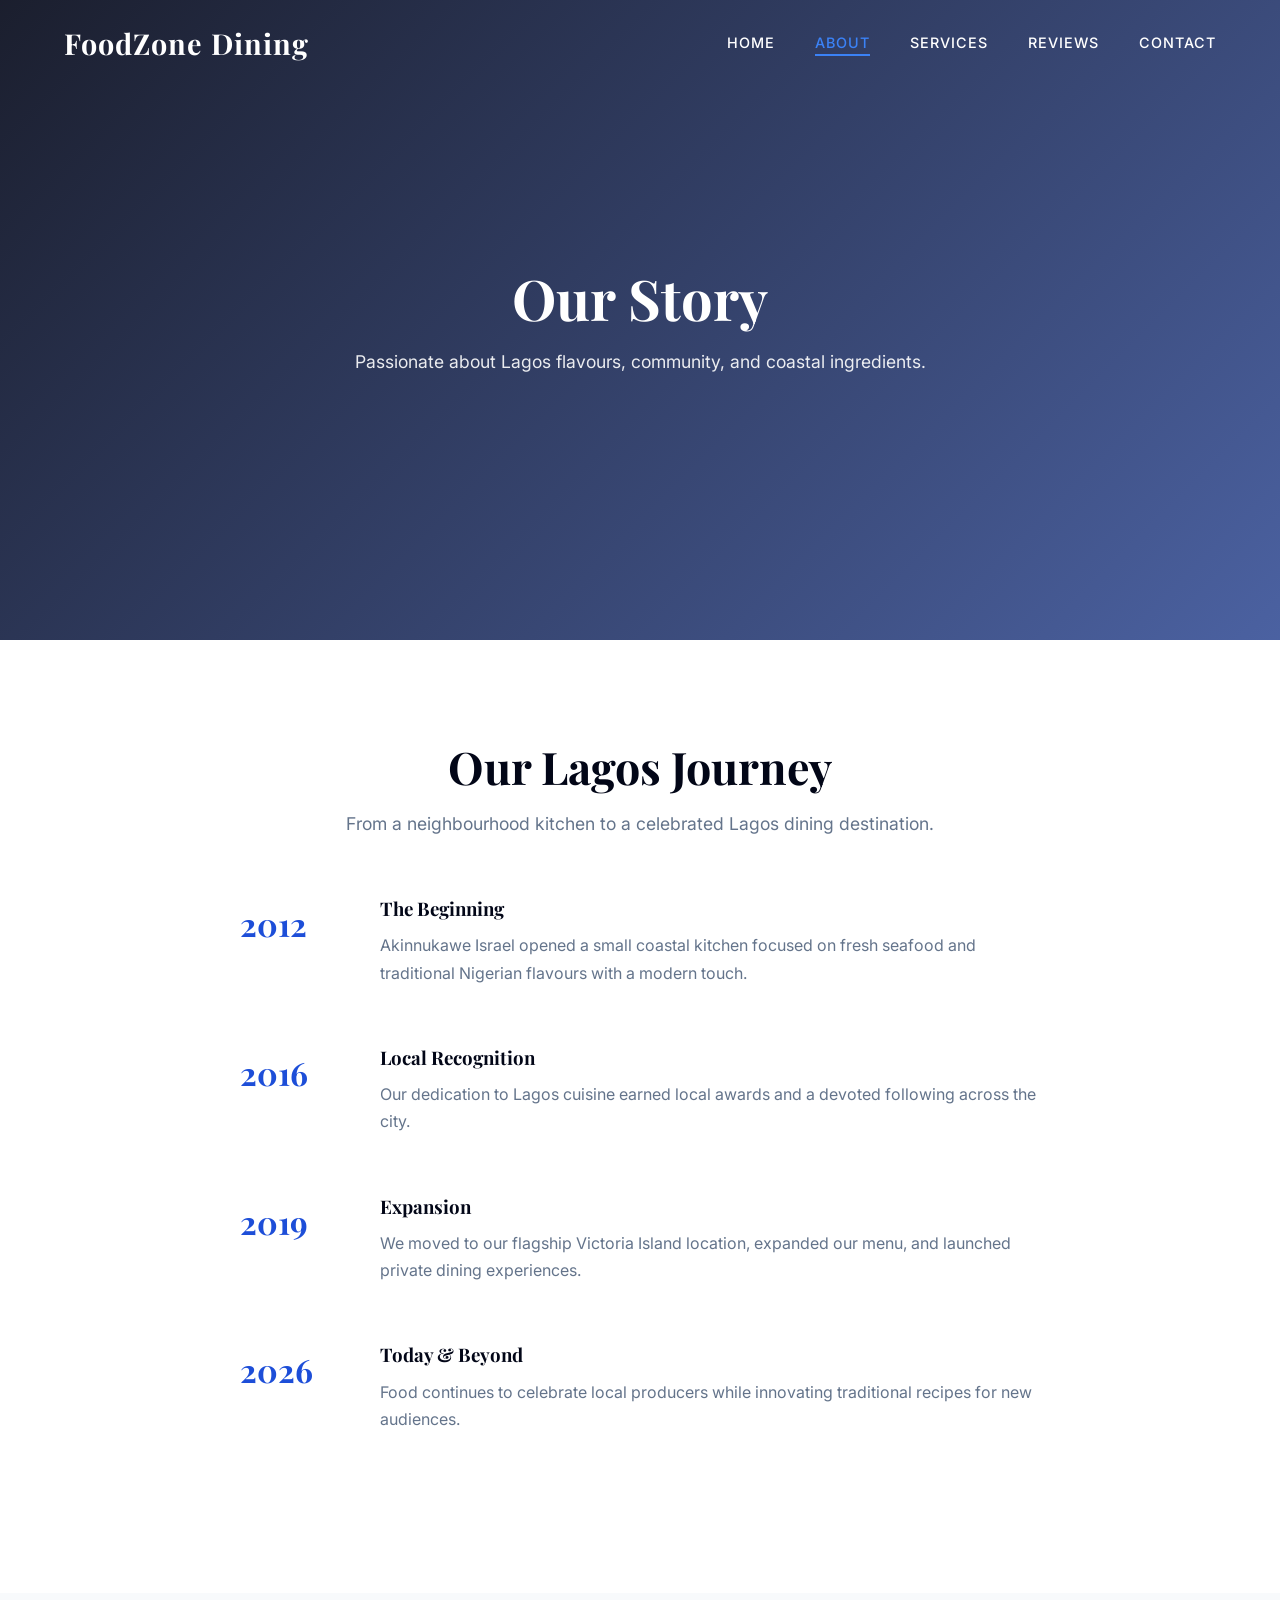
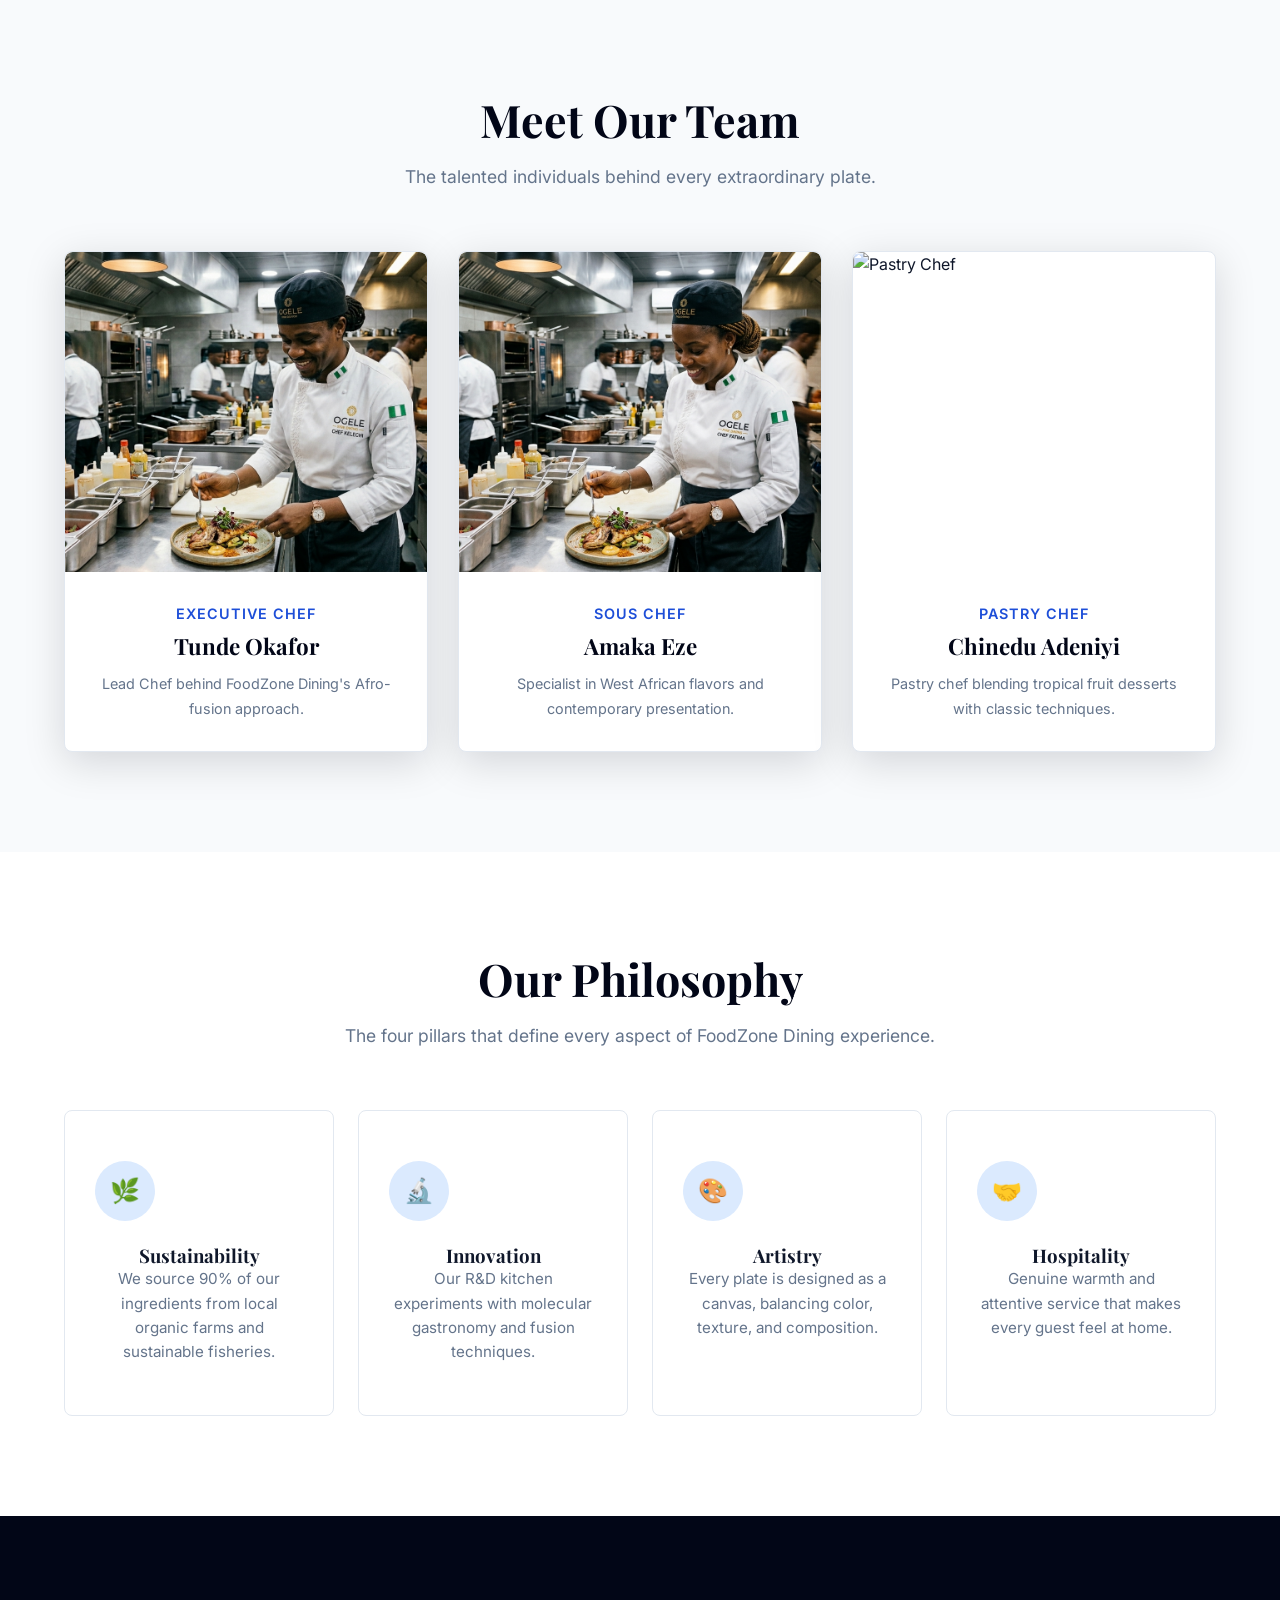
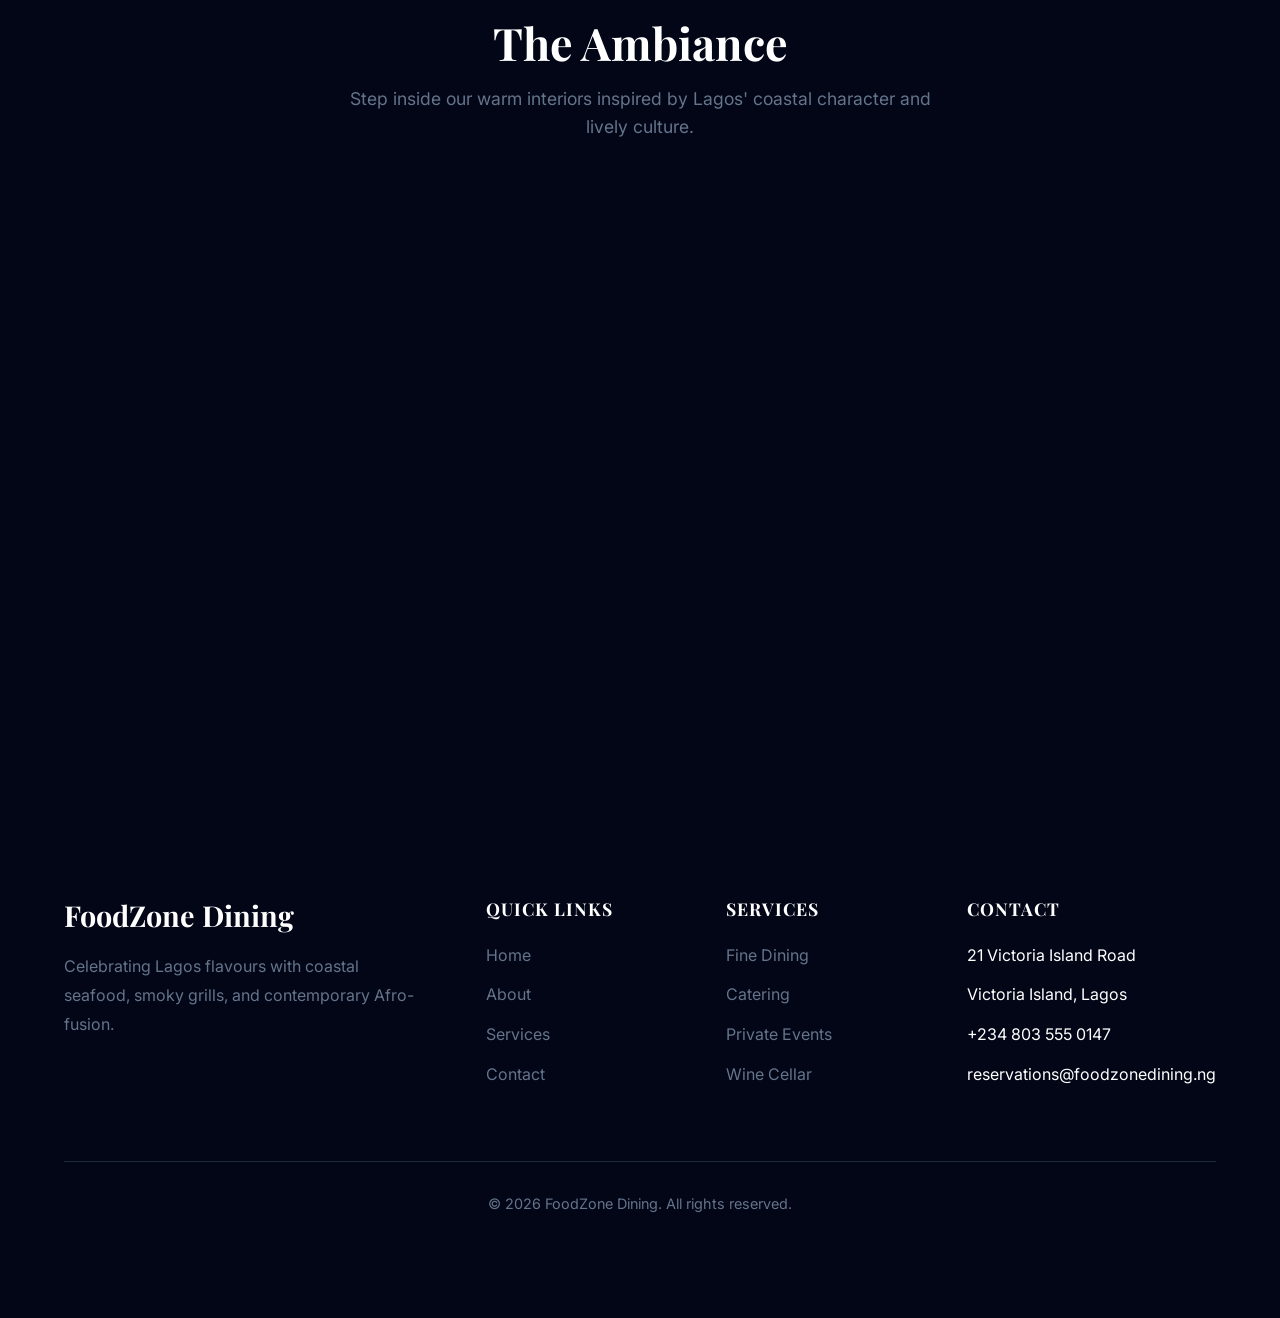
==== about.html @ b8f7b4e8 "first commit" ====
<!DOCTYPE html>
<html lang="en">
<head>
  <meta charset="UTF-8">
  <meta name="viewport" content="width=device-width, initial-scale=1.0">
  <title>About Us | FoodZone Dining</title>
  <link rel="stylesheet" href="style.css">
  <style>
    .timeline-item {
      display: flex;
      gap: 40px;
      margin-bottom: 60px;
      align-items: flex-start;
    }
    .timeline-year {
      font-family: 'Playfair Display', serif;
      font-size: 2rem;
      color: var(--primary-blue);
      font-weight: 700;
      min-width: 100px;
    }
    .timeline-content h3 {
      margin-bottom: 12px;
      color: var(--black);
    }
    .team-card img {
      width: 100%;
      height: 320px;
      object-fit: cover;
      border-radius: 8px 8px 0 0;
    }
    .team-card .card-body {
      text-align: center;
    }
    .team-role {
      color: var(--primary-blue);
      font-weight: 600;
      font-size: 0.9rem;
      text-transform: uppercase;
      letter-spacing: 1px;
      margin-bottom: 8px;
    }
    .value-card {
      text-align: center;
      padding: 50px 30px;
      background: var(--white);
      border-radius: 8px;
      border: 1px solid var(--border-gray);
      transition: all 0.4s ease;
    }
    .value-card:hover {
      border-color: var(--primary-blue);
      transform: translateY(-5px);
      box-shadow: var(--shadow-blue);
    }
    .gallery-grid {
      display: grid;
      grid-template-columns: repeat(4, 1fr);
      grid-template-rows: repeat(2, 250px);
      gap: 16px;
    }
    .gallery-item {
      border-radius: 8px;
      overflow: hidden;
      background-size: cover;
      background-position: center;
      transition: transform 0.4s ease;
    }
    .gallery-item:hover { transform: scale(1.03); }
    .gallery-item:nth-child(1) { grid-column: 1 / 3; grid-row: 1 / 3; }
    .gallery-item:nth-child(2) { grid-column: 3 / 4; grid-row: 1 / 2; }
    .gallery-item:nth-child(3) { grid-column: 4 / 5; grid-row: 1 / 2; }
    .gallery-item:nth-child(4) { grid-column: 3 / 4; grid-row: 2 / 3; }
    .gallery-item:nth-child(5) { grid-column: 4 / 5; grid-row: 2 / 3; }
    @media (max-width: 768px) {
      .gallery-grid { grid-template-columns: 1fr; grid-template-rows: auto; }
      .gallery-item:nth-child(1) { grid-column: 1; grid-row: auto; }
      .timeline-item { flex-direction: column; gap: 16px; }
    }
  </style>
</head>
<body>

  <header class="header">
    <div class="nav-container">
      <a href="index.html" class="logo">FoodZone Dining</a>
      <ul class="nav-menu">
        <li><a href="index.html" class="nav-link">Home</a></li>
        <li><a href="about.html" class="nav-link">About</a></li>
        <li><a href="services.html" class="nav-link">Services</a></li>
        <li><a href="review.html" class="nav-link">Reviews</a></li>
        <li><a href="contact.html" class="nav-link">Contact</a></li>
      </ul>
      <div class="mobile-toggle"><span></span><span></span><span></span></div>
    </div>
  </header>

  <!-- Section 1: Page Hero -->
  <section class="page-hero" style="height: 640px;">
    <div>
      <h1>Our Story</h1>
      <p>Passionate about Lagos flavours, community, and coastal ingredients.</p>
    </div>
  </section>

  <!-- Section 2: History Timeline -->
  <section class="section">
    <div class="container">
      <div class="section-header animate-on-scroll">
        <h2>Our Lagos Journey</h2>
        <p>From a neighbourhood kitchen to a celebrated Lagos dining destination.</p>
      </div>
      <div style="max-width: 800px; margin: 0 auto;">
        <div class="timeline-item animate-on-scroll">
          <div class="timeline-year">2012</div>
          <div class="timeline-content">
            <h3>The Beginning</h3>
            <p style="color: var(--text-gray); line-height: 1.7;">Akinnukawe Israel opened a small coastal kitchen focused on fresh seafood and traditional Nigerian flavours with a modern touch.</p>
          </div>
        </div>
        <div class="timeline-item animate-on-scroll">
          <div class="timeline-year">2016</div>
          <div class="timeline-content">
            <h3>Local Recognition</h3>
            <p style="color: var(--text-gray); line-height: 1.7;">Our dedication to Lagos cuisine earned local awards and a devoted following across the city.</p>
          </div>
        </div>
        <div class="timeline-item animate-on-scroll">
          <div class="timeline-year">2019</div>
          <div class="timeline-content">
            <h3>Expansion</h3>
            <p style="color: var(--text-gray); line-height: 1.7;">We moved to our flagship Victoria Island location, expanded our menu, and launched private dining experiences.</p>
          </div>
        </div>
        <div class="timeline-item animate-on-scroll">
          <div class="timeline-year">2026</div>
          <div class="timeline-content">
            <h3>Today & Beyond</h3>
            <p style="color: var(--text-gray); line-height: 1.7;">Food continues to celebrate local producers while innovating traditional recipes for new audiences.</p>
          </div>
        </div>
      </div>
    </div>
  </section>

  <!-- Section 3: Team -->
  <section class="section section-alt">
    <div class="container">
      <div class="section-header animate-on-scroll">
        <h2>Meet Our Team</h2>
        <p>The talented individuals behind every extraordinary plate.</p>
      </div>
      <div class="grid-3">
        <div class="card team-card animate-on-scroll stagger-1">
          <img src="/assets/Gemini_Generated_Image_2ehni82ehni82ehn.png" alt="Executive Chef">
          <div class="card-body">
            <div class="team-role">Executive Chef</div>
            <h3>Tunde Okafor</h3>
            <p style="color: var(--text-gray); font-size: 0.9rem;">Lead Chef  behind FoodZone Dining's Afro-fusion approach.</p>
          </div>
        </div>
        <div class="card team-card animate-on-scroll stagger-2">
          <img src="/assets/Gemini_Generated_Image_rpfechrpfechrpfe.png" alt="Sous Chef">
          <div class="card-body">
            <div class="team-role">Sous Chef</div>
            <h3>Amaka Eze</h3>
            <p style="color: var(--text-gray); font-size: 0.9rem;">Specialist in West African flavors and contemporary presentation.</p>
          </div>
        </div>
        <div class="card team-card animate-on-scroll stagger-3">
          <img src="https://images.unsplash.com/photo-1566554273541-37a9ca77b91f?w=600" alt="Pastry Chef">
          <div class="card-body">
            <div class="team-role">Pastry Chef</div>
            <h3>Chinedu Adeniyi</h3>
            <p style="color: var(--text-gray); font-size: 0.9rem;">Pastry chef blending tropical fruit desserts with classic techniques.</p>
          </div>
        </div>
      </div>
    </div>
  </section>

  <!-- Section 4: Values -->
  <section class="section">
    <div class="container">
      <div class="section-header animate-on-scroll">
        <h2>Our Philosophy</h2>
        <p>The four pillars that define every aspect of FoodZone Dining experience.</p>
      </div>
      <div class="grid-4">
        <div class="value-card animate-on-scroll stagger-1">
          <div class="icon-box">🌿</div>
          <h3>Sustainability</h3>
          <p style="color: var(--text-gray); font-size: 0.95rem;">We source 90% of our ingredients from local organic farms and sustainable fisheries.</p>
        </div>
        <div class="value-card animate-on-scroll stagger-2">
          <div class="icon-box">🔬</div>
          <h3>Innovation</h3>
          <p style="color: var(--text-gray); font-size: 0.95rem;">Our R&D kitchen experiments with molecular gastronomy and fusion techniques.</p>
        </div>
        <div class="value-card animate-on-scroll stagger-3">
          <div class="icon-box">🎨</div>
          <h3>Artistry</h3>
          <p style="color: var(--text-gray); font-size: 0.95rem;">Every plate is designed as a canvas, balancing color, texture, and composition.</p>
        </div>
        <div class="value-card animate-on-scroll stagger-4">
          <div class="icon-box">🤝</div>
          <h3>Hospitality</h3>
          <p style="color: var(--text-gray); font-size: 0.95rem;">Genuine warmth and attentive service that makes every guest feel at home.</p>
        </div>
      </div>
    </div>
  </section>

  <!-- Section 5: Gallery -->
  <section class="section section-dark">
    <div class="container">
      <div class="section-header animate-on-scroll">
        <h2 style="color: var(--white);">The Ambiance</h2>
        <p>Step inside our warm interiors inspired by Lagos' coastal character and lively culture.</p>
      </div>
      <div class="gallery-grid">
        <div class="gallery-item animate-on-scroll scale-in" style="background-image: url('https://images.unsplash.com/photo-1517248135467-4c7edcad34c4?w=800');"></div>
        <div class="gallery-item animate-on-scroll stagger-1" style="background-image: url('https://images.unsplash.com/photo-1550966871-3ed3c47e2ce2?w=400');"></div>
        <div class="gallery-item animate-on-scroll stagger-2" style="background-image: url('https://images.unsplash.com/photo-1559339352-11d035aa65de?w=400');"></div>
        <div class="gallery-item animate-on-scroll stagger-3" style="background-image: url('https://images.unsplash.com/photo-1414235077428-338989a2e8c0?w=400');"></div>
        <div class="gallery-item animate-on-scroll stagger-4" style="background-image: url('https://images.unsplash.com/photo-1555396273-367ea4eb4db5?w=400');"></div>
      </div>
    </div>
  </section>

  <footer class="footer" style="height: 500px;">
    <div class="container">
      <div class="footer-grid">
        <div class="footer-brand">
          <h3>FoodZone Dining</h3>
          <p>Celebrating Lagos flavours with coastal seafood, smoky grills, and contemporary Afro-fusion.</p>
        </div>
        <div>
          <h4 class="footer-title">Quick Links</h4>
          <ul class="footer-links">
            <li><a href="index.html">Home</a></li>
            <li><a href="about.html">About</a></li>
            <li><a href="services.html">Services</a></li>
            <li><a href="contact.html">Contact</a></li>
          </ul>
        </div>
        <div>
          <h4 class="footer-title">Services</h4>
          <ul class="footer-links">
            <li><a href="services.html">Fine Dining</a></li>
            <li><a href="services.html">Catering</a></li>
            <li><a href="services.html">Private Events</a></li>
            <li><a href="services.html">Wine Cellar</a></li>
          </ul>
        </div>
        <div>
          <h4 class="footer-title">Contact</h4>
          <ul class="footer-links">
            <li>21 Victoria Island Road</li>
            <li>Victoria Island, Lagos</li>
            <li>+234 803 555 0147</li>
            <li>reservations@foodzonedining.ng</li>
          </ul>
        </div>
      </div>
      <div class="footer-bottom">
        <p>&copy; 2026 FoodZone Dining. All rights reserved.</p>
      </div>
    </div>
  </footer>

  <script src="script.js"></script>
</body>
</html>
---- style.css ----
/* ============================================
   RESTAURANT WEBSITE - GLOBAL STYLES
   Colors: Blue, Black, White
   ============================================ */

@import url('https://fonts.googleapis.com/css2?family=Inter:wght@300;400;500;600;700&family=Playfair+Display:wght@600;700&display=swap');

:root {
  --primary-blue: #1d4ed8;
  --secondary-blue: #3b82f6;
  --light-blue: #dbeafe;
  --dark-blue: #1e3a8a;
  --black: #020617;
  --dark-gray: #0f172a;
  --medium-gray: #1e293b;
  --white: #ffffff;
  --off-white: #f8fafc;
  --border-gray: #e2e8f0;
  --text-gray: #64748b;
  --shadow: 0 10px 40px rgba(2, 6, 23, 0.15);
  --shadow-blue: 0 10px 40px rgba(29, 78, 216, 0.2);
}

* {
  margin: 0;
  padding: 0;
  box-sizing: border-box;
}

html {
  scroll-behavior: smooth;
}

body {
  font-family: 'Inter', sans-serif;
  background-color: var(--white);
  color: var(--dark-gray);
  line-height: 1.6;
  overflow-x: hidden;
}

h1, h2, h3, h4 {
  font-family: 'Playfair Display', serif;
  font-weight: 700;
  line-height: 1.2;
}

a {
  text-decoration: none;
  color: inherit;
  transition: all 0.3s ease;
}

img {
  max-width: 100%;
  display: block;
}

.container {
  max-width: 1200px;
  margin: 0 auto;
  padding: 0 24px;
}

.section-header {
  text-align: center;
  margin-bottom: 60px;
}

.section-header h2 {
  font-size: 2.8rem;
  color: var(--black);
  margin-bottom: 16px;
}

.section-header p {
  color: var(--text-gray);
  font-size: 1.1rem;
  max-width: 600px;
  margin: 0 auto;
}

.btn {
  display: inline-block;
  padding: 14px 32px;
  border-radius: 4px;
  font-weight: 600;
  font-size: 0.95rem;
  letter-spacing: 0.5px;
  text-transform: uppercase;
  transition: all 0.3s ease;
  cursor: pointer;
  border: none;
}

.btn-primary {
  background-color: var(--primary-blue);
  color: var(--white);
  box-shadow: var(--shadow-blue);
}

.btn-primary:hover {
  background-color: var(--dark-blue);
  transform: translateY(-2px);
  box-shadow: 0 15px 50px rgba(29, 78, 216, 0.3);
}

.btn-outline {
  background-color: transparent;
  color: var(--white);
  border: 2px solid var(--white);
}

.btn-outline:hover {
  background-color: var(--white);
  color: var(--black);
}

.btn-dark {
  background-color: var(--black);
  color: var(--white);
}

.btn-dark:hover {
  background-color: var(--medium-gray);
}

/* ============================================
   HEADER & NAVIGATION
   ============================================ */

.header {
  position: fixed;
  top: 0;
  left: 0;
  width: 100%;
  z-index: 1000;
  padding: 20px 0;
  transition: all 0.4s ease;
}

.header.scrolled {
  background-color: rgba(255, 255, 255, 0.95);
  backdrop-filter: blur(10px);
  box-shadow: 0 2px 20px rgba(0, 0, 0, 0.08);
  padding: 14px 0;
}

.header.scrolled .nav-link {
  color: var(--dark-gray);
}

.header.scrolled .logo {
  color: var(--black);
}

.nav-container {
  display: flex;
  justify-content: space-between;
  align-items: center;
  max-width: 1200px;
  margin: 0 auto;
  padding: 0 24px;
}

.logo {
  font-family: 'Playfair Display', serif;
  font-size: 1.8rem;
  font-weight: 700;
  color: var(--white);
  letter-spacing: 1px;
}

.nav-menu {
  display: flex;
  list-style: none;
  gap: 40px;
}

.nav-link {
  color: var(--white);
  font-weight: 500;
  font-size: 0.9rem;
  text-transform: uppercase;
  letter-spacing: 1px;
  position: relative;
  padding: 5px 0;
}

.nav-link::after {
  content: '';
  position: absolute;
  bottom: 0;
  left: 0;
  width: 0;
  height: 2px;
  background-color: var(--secondary-blue);
  transition: width 0.3s ease;
}

.nav-link:hover::after,
.nav-link.active::after {
  width: 100%;
}

.nav-link.active {
  color: var(--secondary-blue);
}

.header.scrolled .nav-link.active {
  color: var(--primary-blue);
}

.mobile-toggle {
  display: none;
  flex-direction: column;
  cursor: pointer;
  gap: 5px;
}

.mobile-toggle span {
  width: 25px;
  height: 2px;
  background-color: var(--white);
  transition: all 0.3s ease;
}

.header.scrolled .mobile-toggle span {
  background-color: var(--black);
}

/* ============================================
   FOOTER
   ============================================ */

.footer {
  background-color: var(--black);
  color: var(--white);
  padding: 80px 0 30px;
}

.footer-grid {
  display: grid;
  grid-template-columns: 2fr 1fr 1fr 1fr;
  gap: 60px;
  margin-bottom: 60px;
}

.footer-brand h3 {
  font-size: 1.8rem;
  margin-bottom: 20px;
  color: var(--white);
}

.footer-brand p {
  color: var(--text-gray);
  line-height: 1.8;
  margin-bottom: 24px;
}

.footer-title {
  font-size: 1.1rem;
  margin-bottom: 24px;
  color: var(--white);
  text-transform: uppercase;
  letter-spacing: 1px;
}

.footer-links {
  list-style: none;
}

.footer-links li {
  margin-bottom: 14px;
}

.footer-links a {
  color: var(--text-gray);
  transition: color 0.3s ease;
}

.footer-links a:hover {
  color: var(--secondary-blue);
}

.footer-bottom {
  border-top: 1px solid var(--medium-gray);
  padding-top: 30px;
  text-align: center;
  color: var(--text-gray);
  font-size: 0.9rem;
}

/* ============================================
   ANIMATIONS - SCROLL TRIGGERED
   ============================================ */

.animate-on-scroll {
  opacity: 0;
  transform: translateY(40px);
  transition: all 0.8s cubic-bezier(0.5, 0, 0, 1);
}

.animate-on-scroll.animated {
  opacity: 1;
  transform: translateY(0);
}

.fade-left {
  transform: translateX(-60px);
}

.fade-left.animated {
  transform: translateX(0);
}

.fade-right {
  transform: translateX(60px);
}

.fade-right.animated {
  transform: translateX(0);
}

.scale-in {
  transform: scale(0.8);
  opacity: 0;
}

.scale-in.animated {
  transform: scale(1);
  opacity: 1;
}

.stagger-1 { transition-delay: 0.1s; }
.stagger-2 { transition-delay: 0.2s; }
.stagger-3 { transition-delay: 0.3s; }
.stagger-4 { transition-delay: 0.4s; }
.stagger-5 { transition-delay: 0.5s; }
.stagger-6 { transition-delay: 0.6s; }

/* ============================================
   HERO SECTIONS
   ============================================ */

.hero {
  height: 100vh;
  min-height: 700px;
  background: linear-gradient(135deg, rgba(2, 6, 23, 0.85), rgba(30, 58, 138, 0.85)),
              url('https://images.unsplash.com/photo-1517248135467-4c7edcad34c4?w=1920') center/cover no-repeat;
  display: flex;
  align-items: center;
  justify-content: center;
  text-align: center;
  color: var(--white);
  position: relative;
}

.hero-content h1 {
  font-size: 4.5rem;
  margin-bottom: 24px;
  animation: fadeInUp 1s ease-out;
}

.hero-content p {
  font-size: 1.3rem;
  margin-bottom: 40px;
  opacity: 0.9;
  max-width: 700px;
  margin-left: auto;
  margin-right: auto;
  animation: fadeInUp 1s ease-out 0.2s both;
}

.hero-buttons {
  display: flex;
  gap: 20px;
  justify-content: center;
  animation: fadeInUp 1s ease-out 0.4s both;
}

.page-hero {
  height: 50vh;
  min-height: 400px;
  background: linear-gradient(135deg, rgba(2, 6, 23, 0.9), rgba(30, 58, 138, 0.8)),
              url('https://images.unsplash.com/photo-1414235077428-338989a2e8c0?w=1920') center/cover no-repeat;
  display: flex;
  align-items: center;
  justify-content: center;
  text-align: center;
  color: var(--white);
  margin-top: 0;
}

.page-hero h1 {
  font-size: 3.5rem;
  margin-bottom: 16px;
}

.page-hero p {
  font-size: 1.1rem;
  opacity: 0.9;
}

/* ============================================
   CARDS & GRIDS
   ============================================ */

.grid-2 {
  display: grid;
  grid-template-columns: repeat(2, 1fr);
  gap: 40px;
}

.grid-3 {
  display: grid;
  grid-template-columns: repeat(3, 1fr);
  gap: 30px;
}

.grid-4 {
  display: grid;
  grid-template-columns: repeat(4, 1fr);
  gap: 24px;
}

.card {
  background: var(--white);
  border-radius: 8px;
  overflow: hidden;
  box-shadow: var(--shadow);
  transition: all 0.4s ease;
  border: 1px solid var(--border-gray);
}

.card:hover {
  transform: translateY(-8px);
  box-shadow: 0 20px 50px rgba(2, 6, 23, 0.12);
}

.card-image {
  height: 240px;
  background-size: cover;
  background-position: center;
  position: relative;
}

.card-body {
  padding: 30px;
}

.card-body h3 {
  font-size: 1.4rem;
  margin-bottom: 12px;
  color: var(--black);
}

.card-body p {
  color: var(--text-gray);
  font-size: 0.95rem;
  line-height: 1.7;
}

.icon-box {
  width: 60px;
  height: 60px;
  background: var(--light-blue);
  border-radius: 50%;
  display: flex;
  align-items: center;
  justify-content: center;
  margin-bottom: 24px;
  color: var(--primary-blue);
  font-size: 1.5rem;
}

/* ============================================
   SECTIONS PADDING
   ============================================ */

.section {
  padding: 100px 0;
}

.section-alt {
  background-color: var(--off-white);
}

.section-dark {
  background-color: var(--black);
  color: var(--white);
}

.section-dark .section-header h2,
.section-dark .card-body h3 {
  color: var(--white);
}

/* ============================================
   FORMS
   ============================================ */

.form-group {
  margin-bottom: 24px;
}

.form-label {
  display: block;
  margin-bottom: 8px;
  font-weight: 500;
  font-size: 0.9rem;
  color: var(--dark-gray);
}

.form-control {
  width: 100%;
  padding: 14px 18px;
  border: 2px solid var(--border-gray);
  border-radius: 6px;
  font-family: 'Inter', sans-serif;
  font-size: 1rem;
  transition: all 0.3s ease;
  background: var(--white);
}

.form-control:focus {
  outline: none;
  border-color: var(--primary-blue);
  box-shadow: 0 0 0 4px var(--light-blue);
}

textarea.form-control {
  resize: vertical;
  min-height: 140px;
}

/* ============================================
   RESPONSIVE
   ============================================ */

@media (max-width: 1024px) {
  .grid-4 { grid-template-columns: repeat(2, 1fr); }
  .footer-grid { grid-template-columns: 1fr 1fr; gap: 40px; }
}

@media (max-width: 768px) {
  .nav-menu {
    position: fixed;
    top: 0;
    right: -100%;
    width: 80%;
    max-width: 400px;
    height: 100vh;
    background: var(--white);
    flex-direction: column;
    padding: 100px 40px;
    gap: 30px;
    transition: right 0.4s ease;
    box-shadow: -10px 0 40px rgba(0,0,0,0.1);
  }

  .nav-menu.active {
    right: 0;
  }

  .nav-link {
    color: var(--dark-gray);
    font-size: 1.1rem;
  }

  .mobile-toggle {
    display: flex;
    z-index: 1001;
  }

  .mobile-toggle.active span:nth-child(1) {
    transform: rotate(45deg) translate(5px, 5px);
    background-color: var(--black);
  }

  .mobile-toggle.active span:nth-child(2) {
    opacity: 0;
  }

  .mobile-toggle.active span:nth-child(3) {
    transform: rotate(-45deg) translate(5px, -5px);
    background-color: var(--black);
  }

  .hero-content h1 { font-size: 2.8rem; }
  .page-hero h1 { font-size: 2.4rem; }
  .section-header h2 { font-size: 2.2rem; }
  .grid-2, .grid-3, .grid-4 { grid-template-columns: 1fr; }
  .hero-buttons { flex-direction: column; align-items: center; }
  .footer-grid { grid-template-columns: 1fr; }
}

@keyframes fadeInUp {
  from { opacity: 0; transform: translateY(40px); }
  to { opacity: 1; transform: translateY(0); }
}
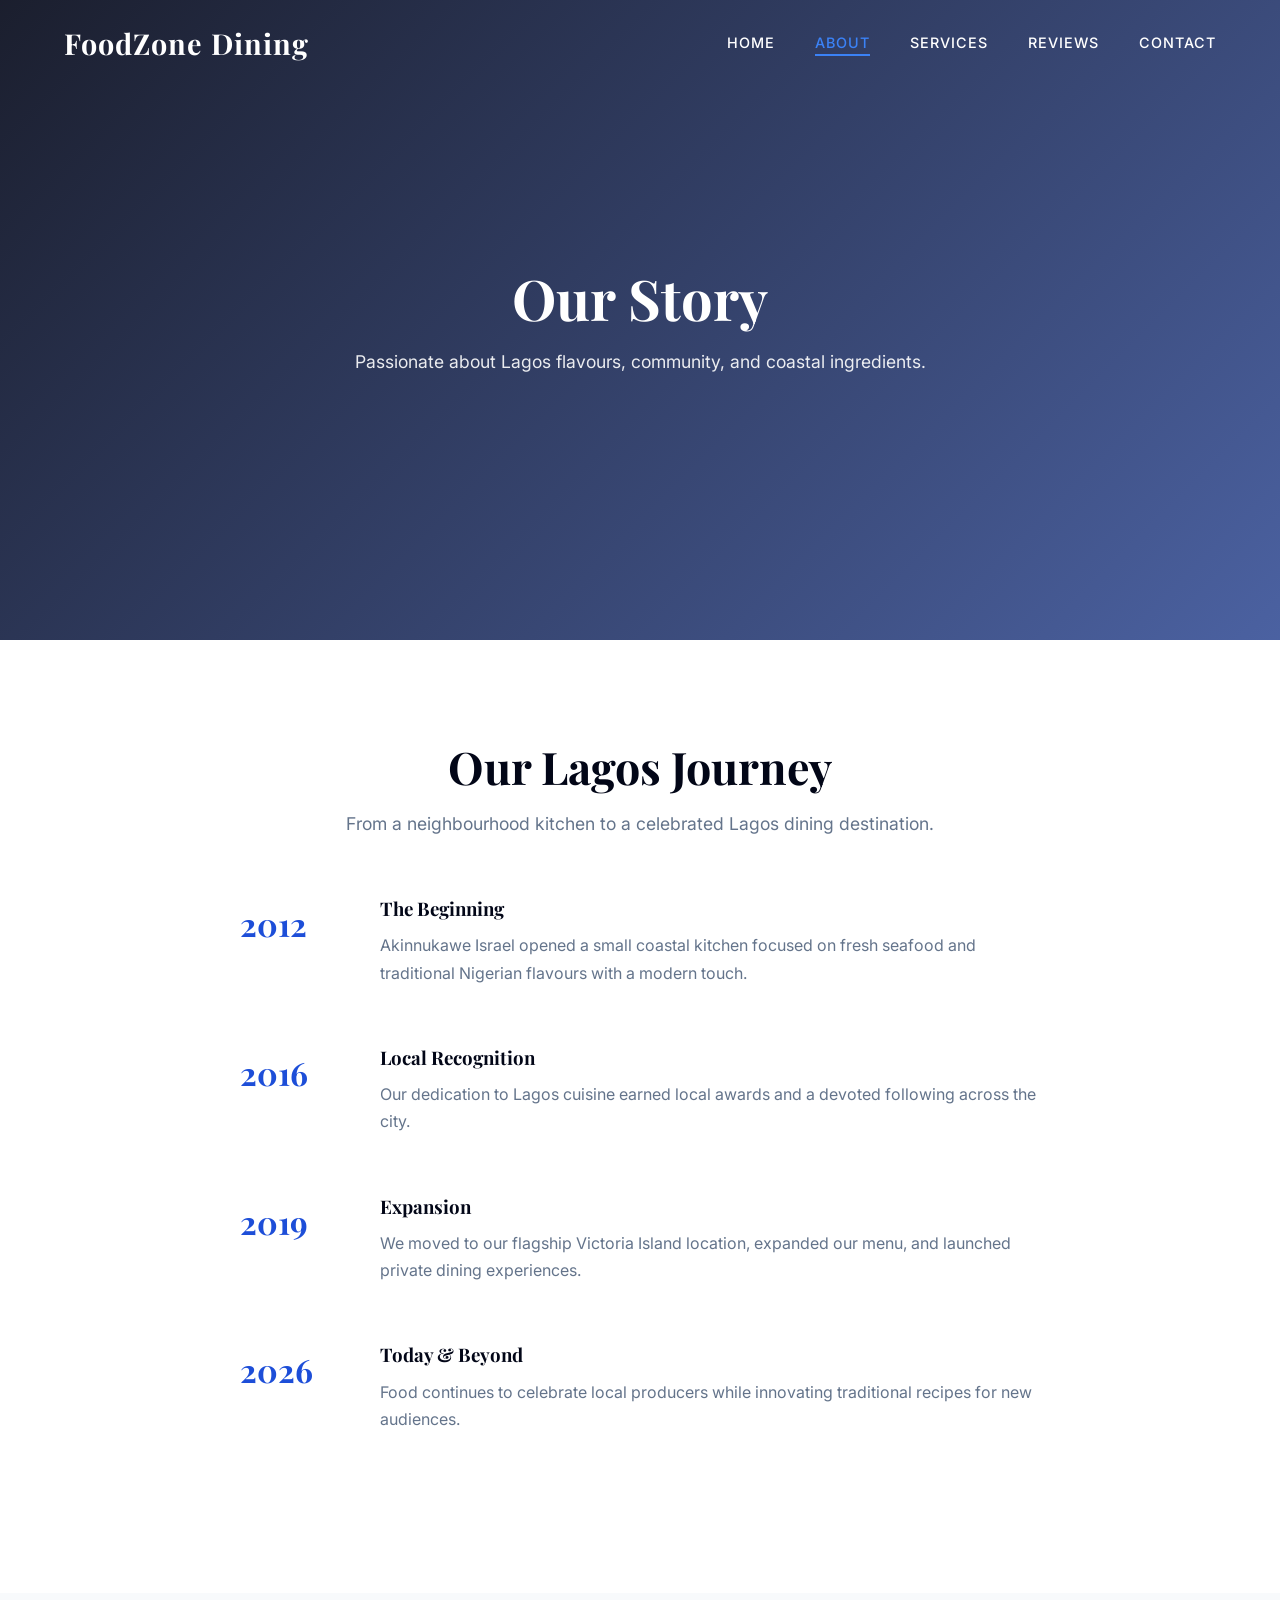
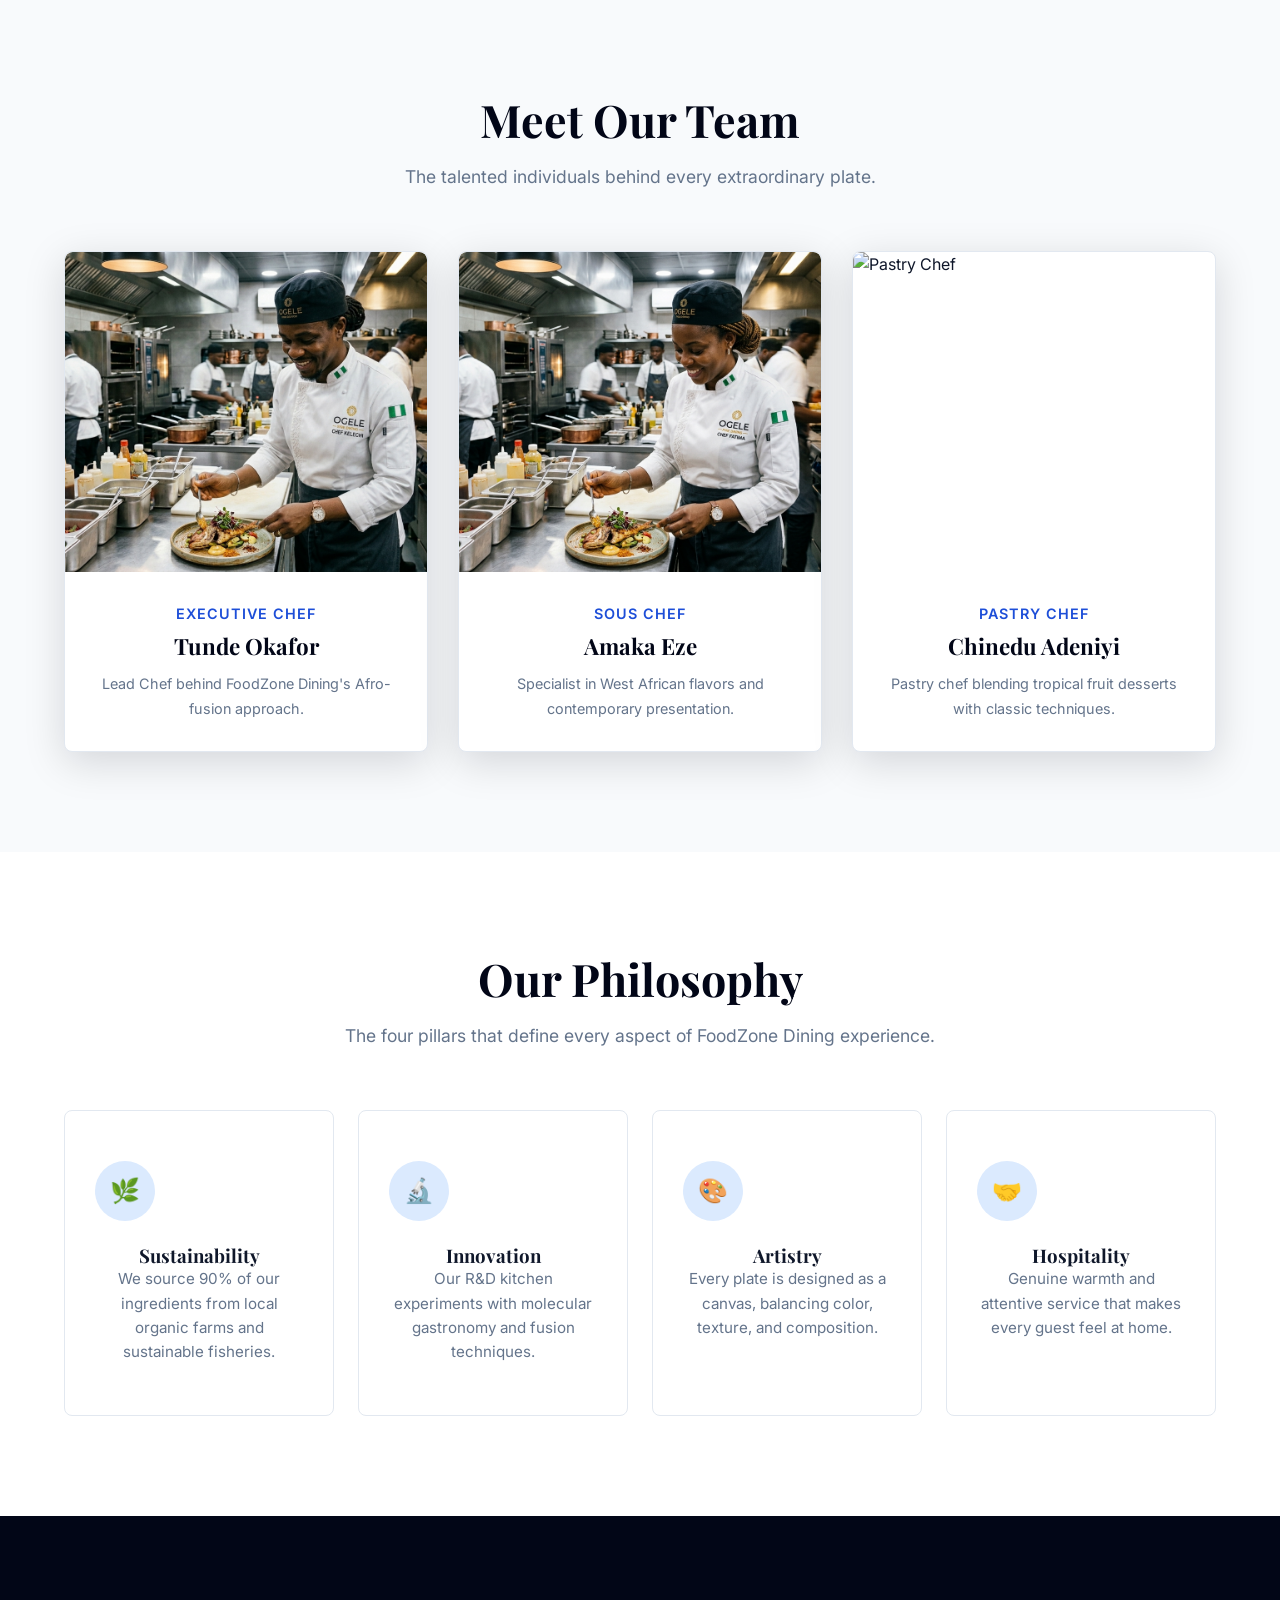
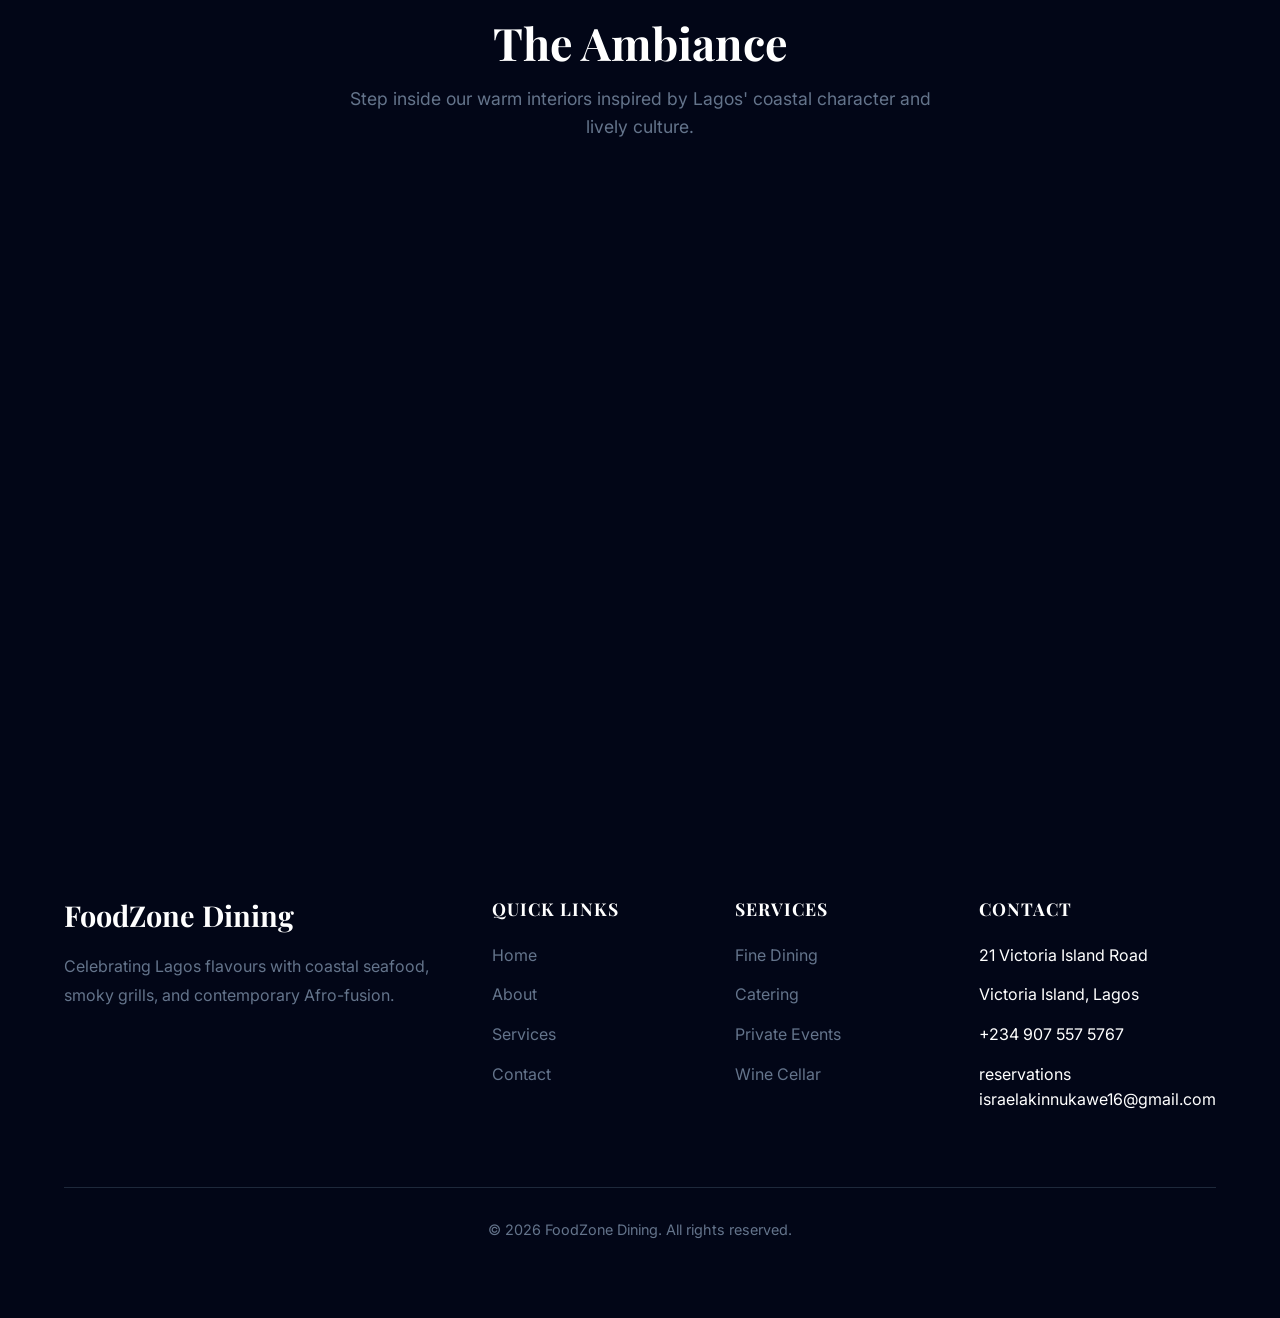
==== commit 07058678: "second commit" ====
--- a/about.html
+++ b/about.html
@@ -258,8 +258,8 @@
           <ul class="footer-links">
             <li>21 Victoria Island Road</li>
             <li>Victoria Island, Lagos</li>
-            <li>+234 803 555 0147</li>
-            <li>reservations@foodzonedining.ng</li>
+            <li>+234 907 557 5767</li>
+            <li>reservations israelakinnukawe16@gmail.com</li>
           </ul>
         </div>
       </div>
